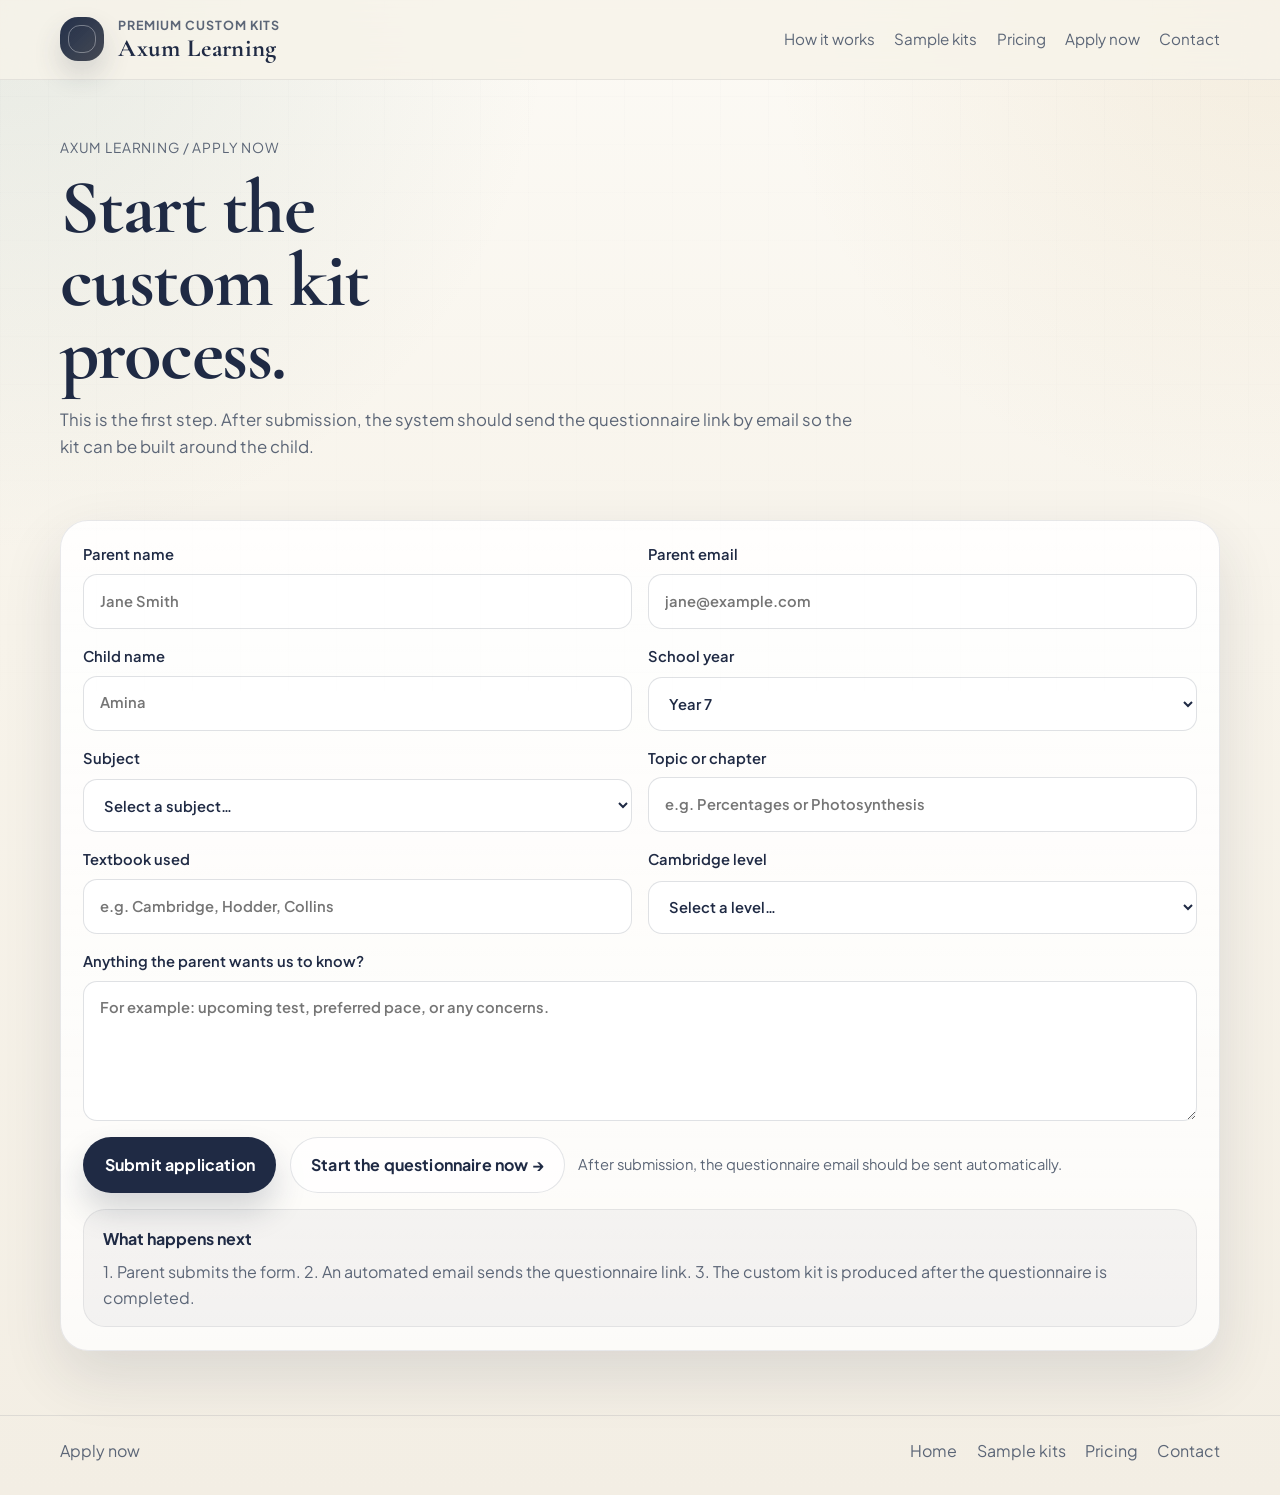
==== apply.html @ c3b708f9 "Axum Learning website" ====
<!DOCTYPE html>
<html lang="en">
  <head>
    <meta charset="UTF-8" />
    <meta name="viewport" content="width=device-width, initial-scale=1.0" />
    <title>Apply now | Axum Learning</title>
    <meta
      name="description"
      content="Apply for a premium custom kit from Axum Learning and receive the questionnaire link by email."
    />
    <link rel="stylesheet" href="styles.css" />
  </head>
  <body>
    <a class="skip-link" href="#main">Skip to content</a>
    <header class="site-header">
      <div class="header-inner">
        <a class="brand" href="index.html">
          <span class="brand-mark" aria-hidden="true"></span>
          <span>
            <span class="brand-tagline">Premium custom kits</span>
            <span class="brand-name">Axum Learning</span>
          </span>
        </a>
        <nav class="nav" aria-label="Primary">
          <a href="how-it-works.html">How it works</a>
          <a href="samples.html">Sample kits</a>
          <a href="pricing.html">Pricing</a>
          <a href="apply.html">Apply now</a>
          <a href="contact.html">Contact</a>
        </nav>
      </div>
    </header>

    <main id="main">
      <section class="page-hero">
        <div class="page-shell">
          <div class="breadcrumb">Axum Learning / Apply now</div>
          <h1 class="page-title" style="margin-top: 0.8rem">Start the custom kit process.</h1>
          <p class="page-intro">
            This is the first step. After submission, the system should send the questionnaire link
            by email so the kit can be built around the child.
          </p>
        </div>
      </section>

      <section class="section">
        <div class="page-shell form-wrap">
          <form action="mailto:hello@axumlearning.com" method="post" enctype="text/plain">
            <div class="form-grid">
              <label>
                Parent name
                <input type="text" name="parent_name" placeholder="Jane Smith" />
              </label>
              <label>
                Parent email
                <input type="email" name="parent_email" placeholder="jane@example.com" />
              </label>
              <label>
                Child name
                <input type="text" name="child_name" placeholder="Amina" />
              </label>
              <label>
                School year
                <select name="year">
                  <option>Year 7</option>
                  <option>Year 8</option>
                  <option>Year 9</option>
                  <option>Year 10</option>
                  <option>Year 11</option>
                </select>
              </label>
              <label>
                Subject
                <select name="subject">
                  <option value="">Select a subject…</option>
                  <option>Mathematics</option>
                  <option>English</option>
                  <option>Science (Lower Secondary)</option>
                  <option>Physics (IGCSE & above)</option>
                </select>
              </label>
              <label>
                Topic or chapter
                <input type="text" name="topic" placeholder="e.g. Percentages or Photosynthesis" />
              </label>
              <label>
                Textbook used
                <input type="text" name="textbook" placeholder="e.g. Cambridge, Hodder, Collins" />
              </label>
              <label>
                Cambridge level
                <select name="level">
                  <option value="">Select a level…</option>
                  <option>Lower Secondary — Stage 7</option>
                  <option>Lower Secondary — Stage 8</option>
                  <option>Lower Secondary — Stage 9</option>
                  <option>IGCSE — Core</option>
                  <option>IGCSE — Extended</option>
                  <option>O Level</option>
                  <option>Not sure</option>
                </select>
              </label>
            </div>

            <label>
              Anything the parent wants us to know?
              <textarea
                name="notes"
                placeholder="For example: upcoming test, preferred pace, or any concerns."
              ></textarea>
            </label>

            <div class="form-actions">
              <button class="button" type="submit">Submit application</button>
              <a class="button-secondary" href="questionnaire.html">Start the questionnaire now →</a>
              <span class="note">After submission, the questionnaire email should be sent automatically.</span>
            </div>
          </form>
          <div class="subtle-band" style="margin-top: 1rem">
            <strong>What happens next</strong>
            <p style="margin: 0.45rem 0 0; color: var(--muted)">
              1. Parent submits the form. 2. An automated email sends the questionnaire link. 3. The
              custom kit is produced after the questionnaire is completed.
            </p>
          </div>
        </div>
      </section>
    </main>

    <footer class="footer">
      <div class="footer-inner">
        <p style="margin: 0">Apply now</p>
        <div class="footer-links">
          <a href="index.html">Home</a>
          <a href="samples.html">Sample kits</a>
          <a href="pricing.html">Pricing</a>
          <a href="contact.html">Contact</a>
        </div>
      </div>
    </footer>
  </body>
</html>
---- styles.css ----
@import url("https://fonts.googleapis.com/css2?family=Cormorant+Garamond:wght@500;600;700&family=Plus+Jakarta+Sans:wght@400;500;600;700&display=swap");

:root {
  --bg: #f7f3ea;
  --bg-soft: #fbf8f2;
  --card: rgba(255, 255, 255, 0.72);
  --card-strong: #ffffff;
  --text: #1f2a44;
  --muted: #5c6677;
  --line: rgba(31, 42, 68, 0.12);
  --navy: #1f2a44;
  --sage: #8ea79a;
  --sage-dark: #6d897c;
  --gold: #c6a15b;
  --gold-soft: #ead9b2;
  --shadow: 0 24px 60px rgba(31, 42, 68, 0.12);
  --radius-xl: 28px;
  --radius-lg: 22px;
  --radius-md: 16px;
  --radius-sm: 12px;
  --container: 1160px;
}

*,
*::before,
*::after {
  box-sizing: border-box;
}

html {
  scroll-behavior: smooth;
}

body {
  margin: 0;
  color: var(--text);
  background:
    radial-gradient(circle at top left, rgba(142, 167, 154, 0.18), transparent 28%),
    radial-gradient(circle at top right, rgba(198, 161, 91, 0.14), transparent 26%),
    linear-gradient(180deg, #fcfaf5 0%, var(--bg) 42%, #f3eee4 100%);
  font-family: "Plus Jakarta Sans", system-ui, -apple-system, BlinkMacSystemFont, "Segoe UI", sans-serif;
  line-height: 1.6;
}

body::before {
  content: "";
  position: fixed;
  inset: 0;
  pointer-events: none;
  background-image:
    linear-gradient(rgba(31, 42, 68, 0.015) 1px, transparent 1px),
    linear-gradient(90deg, rgba(31, 42, 68, 0.015) 1px, transparent 1px);
  background-size: 48px 48px;
  mask-image: linear-gradient(180deg, rgba(0, 0, 0, 0.75), transparent 92%);
}

a {
  color: inherit;
  text-decoration: none;
}

img {
  max-width: 100%;
  display: block;
}

.skip-link {
  position: absolute;
  left: -999px;
  top: 16px;
  background: var(--navy);
  color: #fff;
  padding: 0.75rem 1rem;
  border-radius: 999px;
  z-index: 50;
}

.skip-link:focus {
  left: 16px;
}

.page-shell {
  width: min(100% - 2rem, var(--container));
  margin: 0 auto;
}

.site-header {
  position: sticky;
  top: 0;
  z-index: 40;
  backdrop-filter: blur(16px);
  background: rgba(247, 243, 234, 0.82);
  border-bottom: 1px solid rgba(31, 42, 68, 0.08);
}

.header-inner,
.footer-inner {
  width: min(100% - 2rem, var(--container));
  margin: 0 auto;
  display: flex;
  align-items: center;
  justify-content: space-between;
  gap: 1rem;
}

.header-inner {
  padding: 1rem 0;
}

.brand {
  display: inline-flex;
  align-items: center;
  gap: 0.9rem;
  font-weight: 700;
  letter-spacing: 0.02em;
}

.brand-mark {
  width: 2.75rem;
  height: 2.75rem;
  border-radius: 18px;
  background:
    linear-gradient(135deg, rgba(31, 42, 68, 0.96), rgba(31, 42, 68, 0.78)),
    linear-gradient(135deg, rgba(142, 167, 154, 0.7), rgba(198, 161, 91, 0.7));
  box-shadow: 0 14px 28px rgba(31, 42, 68, 0.16);
  position: relative;
}

.brand-mark::after {
  content: "";
  position: absolute;
  inset: 8px;
  border-radius: 12px;
  border: 1px solid rgba(255, 255, 255, 0.35);
}

.brand-name {
  font-family: "Cormorant Garamond", Georgia, serif;
  font-size: 1.55rem;
  line-height: 1;
}

.brand-tagline {
  display: block;
  font-size: 0.78rem;
  color: var(--muted);
  letter-spacing: 0.08em;
  text-transform: uppercase;
}

.nav {
  display: flex;
  align-items: center;
  gap: 1.2rem;
  flex-wrap: wrap;
  justify-content: flex-end;
}

.nav a {
  font-size: 0.95rem;
  color: var(--muted);
}

.nav a:hover,
.nav a:focus-visible {
  color: var(--text);
}

.button,
.button-secondary,
.button-link,
button {
  display: inline-flex;
  align-items: center;
  justify-content: center;
  gap: 0.55rem;
  border-radius: 999px;
  font-weight: 700;
  letter-spacing: 0.01em;
  transition: transform 180ms ease, box-shadow 180ms ease, background-color 180ms ease;
}

.button:hover,
.button-secondary:hover,
.button-link:hover,
button:hover {
  transform: translateY(-1px);
}

.button {
  background: var(--navy);
  color: #fff;
  padding: 0.95rem 1.35rem;
  box-shadow: 0 18px 32px rgba(31, 42, 68, 0.18);
}

.button-secondary {
  background: rgba(255, 255, 255, 0.7);
  color: var(--navy);
  padding: 0.9rem 1.25rem;
  border: 1px solid rgba(31, 42, 68, 0.12);
}

.button-link {
  color: var(--navy);
  padding: 0;
  background: transparent;
  border: 0;
}

button {
  cursor: pointer;
  border: 0;
  font: inherit;
}

.hero {
  padding: 5rem 0 3rem;
}

.hero-grid {
  display: grid;
  grid-template-columns: 1.15fr 0.85fr;
  gap: 1.5rem;
  align-items: center;
}

.eyebrow {
  display: inline-flex;
  align-items: center;
  gap: 0.5rem;
  padding: 0.42rem 0.8rem;
  border-radius: 999px;
  background: rgba(142, 167, 154, 0.16);
  color: var(--sage-dark);
  font-size: 0.78rem;
  font-weight: 700;
  letter-spacing: 0.08em;
  text-transform: uppercase;
}

.hero h1,
.section-title,
.page-title {
  font-family: "Cormorant Garamond", Georgia, serif;
  letter-spacing: -0.02em;
  margin: 0;
  line-height: 0.95;
}

.hero h1 {
  font-size: clamp(3.4rem, 8vw, 6.3rem);
  max-width: 11ch;
  margin-top: 1rem;
}

.lead {
  font-size: 1.1rem;
  color: var(--muted);
  max-width: 62ch;
  margin: 1.3rem 0 0;
}

.hero-actions {
  display: flex;
  flex-wrap: wrap;
  gap: 0.9rem;
  margin-top: 1.8rem;
}

.hero-note {
  margin-top: 1rem;
  color: var(--muted);
  font-size: 0.95rem;
}

.hero-panel {
  background: linear-gradient(180deg, rgba(255, 255, 255, 0.82), rgba(255, 255, 255, 0.6));
  border: 1px solid rgba(31, 42, 68, 0.1);
  border-radius: var(--radius-xl);
  padding: 1.25rem;
  box-shadow: var(--shadow);
  position: relative;
  overflow: hidden;
  min-height: 100%;
}

.hero-panel::before {
  content: "";
  position: absolute;
  inset: auto -10% -20% auto;
  width: 14rem;
  height: 14rem;
  border-radius: 50%;
  background: radial-gradient(circle, rgba(198, 161, 91, 0.16), transparent 60%);
}

.panel-kicker {
  display: flex;
  justify-content: space-between;
  gap: 1rem;
  color: var(--muted);
  font-size: 0.9rem;
}

.preview-card {
  margin-top: 1rem;
  background: var(--card-strong);
  border-radius: var(--radius-lg);
  border: 1px solid rgba(31, 42, 68, 0.08);
  padding: 1.15rem;
  position: relative;
}

.preview-card + .preview-card {
  margin-top: 0.85rem;
}

.preview-card h3 {
  margin: 0 0 0.4rem;
  font-size: 1.02rem;
}

.preview-card p {
  margin: 0;
  color: var(--muted);
  font-size: 0.95rem;
}

.stats {
  display: grid;
  grid-template-columns: repeat(3, 1fr);
  gap: 0.9rem;
  margin-top: 1rem;
}

.stat {
  padding: 0.9rem;
  border-radius: var(--radius-md);
  background: rgba(247, 243, 234, 0.9);
  border: 1px solid rgba(31, 42, 68, 0.08);
}

.stat strong {
  display: block;
  font-size: 1.25rem;
  margin-bottom: 0.15rem;
}

.stat span {
  font-size: 0.86rem;
  color: var(--muted);
}

.section {
  padding: 2rem 0 1rem;
}

.section-title {
  font-size: clamp(2.2rem, 4vw, 3.4rem);
  margin-bottom: 0.8rem;
}

.section-lead {
  max-width: 68ch;
  color: var(--muted);
  margin: 0;
}

.grid-3,
.grid-2,
.grid-4 {
  display: grid;
  gap: 1rem;
}

.grid-3 {
  grid-template-columns: repeat(3, minmax(0, 1fr));
}

.grid-4 {
  grid-template-columns: repeat(4, minmax(0, 1fr));
}

.grid-2 {
  grid-template-columns: repeat(2, minmax(0, 1fr));
}

.card {
  background: var(--card);
  backdrop-filter: blur(14px);
  border: 1px solid var(--line);
  border-radius: var(--radius-lg);
  padding: 1.2rem;
  box-shadow: 0 14px 32px rgba(31, 42, 68, 0.06);
}

.card h3 {
  margin: 0 0 0.45rem;
  font-size: 1.15rem;
}

.card p {
  margin: 0;
  color: var(--muted);
}

.card .meta {
  display: inline-flex;
  align-items: center;
  gap: 0.4rem;
  padding: 0.3rem 0.65rem;
  border-radius: 999px;
  background: rgba(142, 167, 154, 0.12);
  color: var(--sage-dark);
  font-size: 0.76rem;
  font-weight: 700;
  margin-bottom: 0.85rem;
}

.feature-list {
  list-style: none;
  padding: 0;
  margin: 0;
  display: grid;
  gap: 0.8rem;
}

.feature-list li {
  display: flex;
  gap: 0.8rem;
  align-items: flex-start;
  padding: 0.8rem 0.95rem;
  border-radius: var(--radius-md);
  background: rgba(255, 255, 255, 0.6);
  border: 1px solid rgba(31, 42, 68, 0.08);
}

.feature-dot {
  width: 0.85rem;
  height: 0.85rem;
  border-radius: 999px;
  margin-top: 0.35rem;
  background: linear-gradient(135deg, var(--sage), var(--gold));
  flex: 0 0 auto;
}

.pricing-card {
  display: flex;
  flex-direction: column;
  gap: 1rem;
}

.price {
  font-size: 3rem;
  line-height: 1;
  font-weight: 700;
  font-family: "Cormorant Garamond", Georgia, serif;
  margin: 0;
}

.price small {
  font-size: 1rem;
  font-family: "Plus Jakarta Sans", system-ui, sans-serif;
  color: var(--muted);
}

.price-list {
  list-style: none;
  padding: 0;
  margin: 0;
  display: grid;
  gap: 0.65rem;
}

.price-list li {
  padding-top: 0.65rem;
  border-top: 1px solid rgba(31, 42, 68, 0.08);
  color: var(--muted);
}

.form-wrap {
  background: linear-gradient(180deg, rgba(255, 255, 255, 0.9), rgba(255, 255, 255, 0.74));
  border-radius: var(--radius-xl);
  border: 1px solid rgba(31, 42, 68, 0.1);
  padding: 1.4rem;
  box-shadow: var(--shadow);
}

form {
  display: grid;
  gap: 1rem;
}

.form-grid {
  display: grid;
  gap: 1rem;
  grid-template-columns: repeat(2, minmax(0, 1fr));
}

label {
  display: grid;
  gap: 0.45rem;
  font-size: 0.92rem;
  font-weight: 600;
}

input,
select,
textarea {
  width: 100%;
  border-radius: 14px;
  border: 1px solid rgba(31, 42, 68, 0.14);
  background: rgba(255, 255, 255, 0.9);
  padding: 0.92rem 1rem;
  font: inherit;
  color: var(--text);
}

textarea {
  min-height: 140px;
  resize: vertical;
}

input:focus,
select:focus,
textarea:focus {
  outline: 3px solid rgba(142, 167, 154, 0.25);
  border-color: rgba(142, 167, 154, 0.55);
}

.form-actions {
  display: flex;
  flex-wrap: wrap;
  gap: 0.85rem;
  align-items: center;
}

.note {
  color: var(--muted);
  font-size: 0.92rem;
}

.subtle-band {
  margin: 1.2rem 0 0;
  padding: 1rem 1.15rem;
  border-radius: var(--radius-lg);
  background: rgba(31, 42, 68, 0.04);
  border: 1px solid rgba(31, 42, 68, 0.08);
}

.timeline {
  display: grid;
  gap: 0.95rem;
}

.timeline-step {
  display: grid;
  grid-template-columns: 4rem 1fr;
  gap: 1rem;
  align-items: start;
  padding: 1rem;
  border-radius: var(--radius-lg);
  background: rgba(255, 255, 255, 0.64);
  border: 1px solid rgba(31, 42, 68, 0.08);
}

.step-num {
  width: 4rem;
  height: 4rem;
  border-radius: 18px;
  display: grid;
  place-items: center;
  background: linear-gradient(135deg, rgba(31, 42, 68, 0.94), rgba(142, 167, 154, 0.88));
  color: #fff;
  font-weight: 800;
  font-size: 1.15rem;
}

.step-content h3 {
  margin: 0 0 0.25rem;
}

.step-content p {
  margin: 0;
  color: var(--muted);
}

.footer {
  margin-top: 3rem;
  padding: 1.4rem 0 2rem;
  border-top: 1px solid rgba(31, 42, 68, 0.1);
  color: var(--muted);
}

.footer-inner {
  align-items: flex-start;
  gap: 1.5rem;
}

.footer-links {
  display: flex;
  flex-wrap: wrap;
  gap: 0.9rem 1.2rem;
  justify-content: flex-end;
}

.footer-links a:hover {
  color: var(--text);
}

.page-hero {
  padding: 3.6rem 0 1.7rem;
}

.page-title {
  font-size: clamp(3rem, 6vw, 4.9rem);
  max-width: 11ch;
}

.page-intro {
  max-width: 66ch;
  color: var(--muted);
  margin: 1rem 0 0;
  font-size: 1.05rem;
}

.breadcrumb {
  font-size: 0.86rem;
  color: var(--muted);
  letter-spacing: 0.06em;
  text-transform: uppercase;
}

.price-grid {
  display: grid;
  grid-template-columns: repeat(3, minmax(0, 1fr));
  gap: 1rem;
}

.pill-list {
  display: flex;
  flex-wrap: wrap;
  gap: 0.6rem;
  list-style: none;
  margin: 1rem 0 0;
  padding: 0;
}

.pill-list li {
  padding: 0.5rem 0.8rem;
  border-radius: 999px;
  background: rgba(255, 255, 255, 0.6);
  border: 1px solid rgba(31, 42, 68, 0.08);
  color: var(--muted);
  font-size: 0.9rem;
}

.quote {
  margin: 0;
  padding: 1.2rem 1.3rem;
  border-left: 4px solid var(--sage);
  background: rgba(255, 255, 255, 0.56);
  border-radius: 0 18px 18px 0;
  color: var(--muted);
}

.split {
  display: grid;
  grid-template-columns: 0.9fr 1.1fr;
  gap: 1rem;
  align-items: start;
}

@media (max-width: 980px) {
  .hero-grid,
  .grid-3,
  .grid-4,
  .price-grid,
  .split {
    grid-template-columns: 1fr;
  }

  .grid-2,
  .form-grid {
    grid-template-columns: 1fr;
  }

  .nav {
    justify-content: flex-start;
  }

  .hero {
    padding-top: 3.5rem;
  }
}

@media (max-width: 640px) {
  .header-inner,
  .footer-inner {
    flex-direction: column;
    align-items: flex-start;
  }

  .brand-name {
    font-size: 1.4rem;
  }

  .hero h1,
  .page-title {
    line-height: 1;
  }

  .stats {
    grid-template-columns: 1fr;
  }

  .hero-actions,
  .form-actions {
    width: 100%;
  }

  .button,
  .button-secondary {
    width: 100%;
  }
}

/* ============================================================
   Questionnaire wizard
   ============================================================ */
.wizard {
  background: linear-gradient(180deg, rgba(255, 255, 255, 0.92), rgba(255, 255, 255, 0.76));
  border-radius: var(--radius-xl);
  border: 1px solid rgba(31, 42, 68, 0.1);
  padding: 1.6rem;
  box-shadow: var(--shadow);
}

.wizard-progress {
  margin-bottom: 1.5rem;
}

.progress-track {
  height: 8px;
  border-radius: 999px;
  background: rgba(31, 42, 68, 0.08);
  overflow: hidden;
}

.progress-fill {
  height: 100%;
  border-radius: 999px;
  background: linear-gradient(90deg, var(--sage-dark), var(--gold));
  transition: width 280ms ease;
}

.progress-meta {
  display: flex;
  justify-content: space-between;
  margin-top: 0.5rem;
  font-size: 0.82rem;
  color: var(--muted);
}

.step-eyebrow {
  font-size: 0.75rem;
  letter-spacing: 0.16em;
  text-transform: uppercase;
  font-weight: 700;
  color: var(--sage-dark);
}

.step-title {
  font-family: "Cormorant Garamond", Georgia, serif;
  font-size: clamp(1.5rem, 3.4vw, 2.1rem);
  line-height: 1.1;
  margin: 0.35rem 0 0.3rem;
}

.step-intro {
  color: var(--muted);
  margin: 0 0 0.4rem;
}

.q-block {
  padding: 1.15rem 0;
  border-top: 1px solid rgba(31, 42, 68, 0.08);
}
.q-block:first-of-type {
  border-top: 0;
}

.q-label {
  font-weight: 700;
  font-size: 1rem;
  margin-bottom: 0.15rem;
}

.q-help {
  color: var(--muted);
  font-size: 0.88rem;
  margin: 0.1rem 0 0.7rem;
}

.q-max {
  display: inline-block;
  margin-left: 0.4rem;
  font-size: 0.74rem;
  font-weight: 700;
  letter-spacing: 0.04em;
  color: var(--sage-dark);
  background: rgba(142, 167, 154, 0.16);
  border-radius: 999px;
  padding: 0.1rem 0.55rem;
  vertical-align: middle;
}

.options {
  display: grid;
  gap: 0.6rem;
}
.options.cols-2 {
  grid-template-columns: repeat(2, minmax(0, 1fr));
}
.options.scale {
  grid-template-columns: repeat(3, minmax(0, 1fr));
}

.option {
  display: flex;
  align-items: flex-start;
  gap: 0.7rem;
  padding: 0.85rem 1rem;
  border-radius: 14px;
  border: 1px solid rgba(31, 42, 68, 0.14);
  background: rgba(255, 255, 255, 0.85);
  cursor: pointer;
  transition: border-color 160ms ease, background 160ms ease, box-shadow 160ms ease;
  font-weight: 500;
}
.option:hover {
  border-color: rgba(142, 167, 154, 0.6);
}
.option input {
  width: auto;
  margin: 0.2rem 0 0;
  accent-color: var(--sage-dark);
  flex: 0 0 auto;
}
.option.is-checked {
  border-color: var(--sage-dark);
  background: rgba(142, 167, 154, 0.12);
  box-shadow: 0 0 0 1px var(--sage-dark) inset;
}
.option.is-disabled {
  opacity: 0.5;
  cursor: not-allowed;
}
.option .opt-text {
  line-height: 1.4;
}

.q-block input[type="text"],
.q-block textarea {
  margin-top: 0.2rem;
}
.inline-fields {
  display: grid;
  gap: 0.8rem;
  grid-template-columns: repeat(2, minmax(0, 1fr));
}

.wizard-actions {
  display: flex;
  justify-content: space-between;
  align-items: center;
  gap: 0.85rem;
  margin-top: 1.6rem;
  flex-wrap: wrap;
}
.wizard-actions .spacer {
  flex: 1 1 auto;
}

.wizard-error {
  color: #a4423a;
  font-size: 0.9rem;
  font-weight: 600;
  margin-top: 0.8rem;
}

.mode-grid {
  display: grid;
  gap: 1rem;
  grid-template-columns: repeat(2, minmax(0, 1fr));
}
.mode-card {
  text-align: left;
  padding: 1.4rem;
  border-radius: var(--radius-lg);
  border: 1px solid rgba(31, 42, 68, 0.12);
  background: rgba(255, 255, 255, 0.8);
  cursor: pointer;
  display: grid;
  gap: 0.4rem;
  align-content: start;
}
.mode-card:hover {
  border-color: var(--sage-dark);
  transform: translateY(-2px);
}
.mode-card h3 {
  margin: 0;
  font-size: 1.15rem;
}
.mode-card p {
  margin: 0;
  color: var(--muted);
  font-size: 0.92rem;
  font-weight: 400;
}
.mode-card .tag {
  font-size: 0.72rem;
  letter-spacing: 0.12em;
  text-transform: uppercase;
  font-weight: 700;
  color: var(--sage-dark);
}

.review-pre {
  white-space: pre-wrap;
  font-family: "Plus Jakarta Sans", ui-monospace, monospace;
  font-size: 0.82rem;
  line-height: 1.55;
  background: rgba(31, 42, 68, 0.04);
  border: 1px solid rgba(31, 42, 68, 0.1);
  border-radius: var(--radius-md);
  padding: 1rem 1.1rem;
  max-height: 340px;
  overflow: auto;
  color: var(--text);
}

.saved-banner {
  margin-top: 1rem;
  padding: 1rem 1.15rem;
  border-radius: var(--radius-md);
  background: rgba(142, 167, 154, 0.16);
  border: 1px solid rgba(142, 167, 154, 0.5);
  font-weight: 600;
}

@media (max-width: 640px) {
  .options.cols-2,
  .mode-grid,
  .inline-fields {
    grid-template-columns: 1fr;
  }
  .wizard-actions .button,
  .wizard-actions .button-secondary {
    width: auto;
  }
}
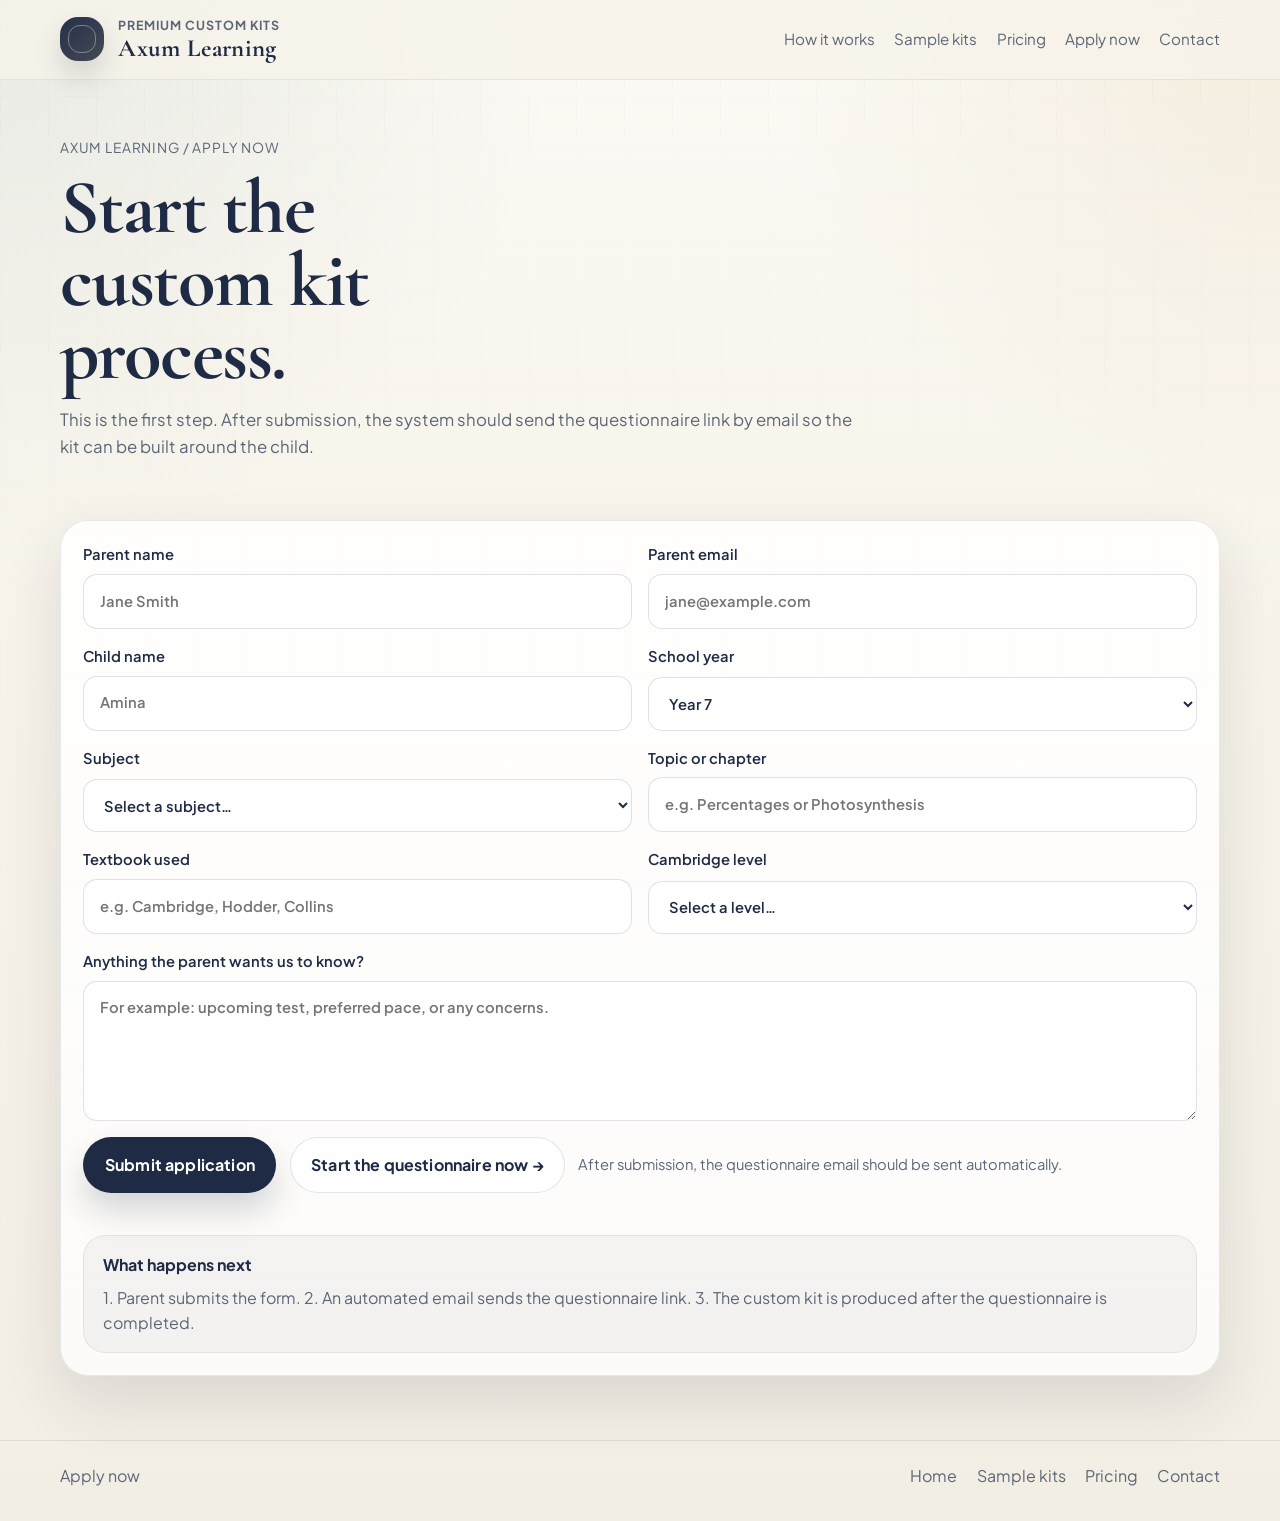
==== commit 84a83cb6: "Wire Apply, Contact & Questionnaire forms to Web3Forms (emails to willie.smit@gmail.com)" ====
--- a/apply.html
+++ b/apply.html
@@ -45,7 +45,11 @@
 
       <section class="section">
         <div class="page-shell form-wrap">
-          <form action="mailto:hello@axumlearning.com" method="post" enctype="text/plain">
+          <form id="applyForm" action="https://api.web3forms.com/submit" method="POST">
+            <input type="hidden" name="access_key" value="0ccd2243-d4b7-4b5f-a152-dc5dc2f6f82b" />
+            <input type="hidden" name="subject" value="New Axum Learning application" />
+            <input type="hidden" name="from_name" value="Axum Learning website" />
+            <input type="checkbox" name="botcheck" style="display:none" tabindex="-1" autocomplete="off" />
             <div class="form-grid">
               <label>
                 Parent name
@@ -115,7 +119,31 @@
               <a class="button-secondary" href="questionnaire.html">Start the questionnaire now →</a>
               <span class="note">After submission, the questionnaire email should be sent automatically.</span>
             </div>
+            <div id="applyResult" class="note" style="margin-top:0.6rem" role="status" aria-live="polite"></div>
           </form>
+          <script>
+            (function () {
+              var form = document.getElementById("applyForm");
+              var result = document.getElementById("applyResult");
+              form.addEventListener("submit", function (e) {
+                e.preventDefault();
+                result.textContent = "Sending…";
+                fetch(form.action, { method: "POST", body: new FormData(form), headers: { Accept: "application/json" } })
+                  .then(function (r) { return r.json(); })
+                  .then(function (data) {
+                    if (data.success) {
+                      form.reset();
+                      result.innerHTML = "✓ Thank you — your application has been sent. Check your email for the questionnaire link.";
+                    } else {
+                      result.textContent = "Sorry, something went wrong. Please email willie.smit@gmail.com directly.";
+                    }
+                  })
+                  .catch(function () {
+                    result.textContent = "Sorry, something went wrong. Please email willie.smit@gmail.com directly.";
+                  });
+              });
+            })();
+          </script>
           <div class="subtle-band" style="margin-top: 1rem">
             <strong>What happens next</strong>
             <p style="margin: 0.45rem 0 0; color: var(--muted)">
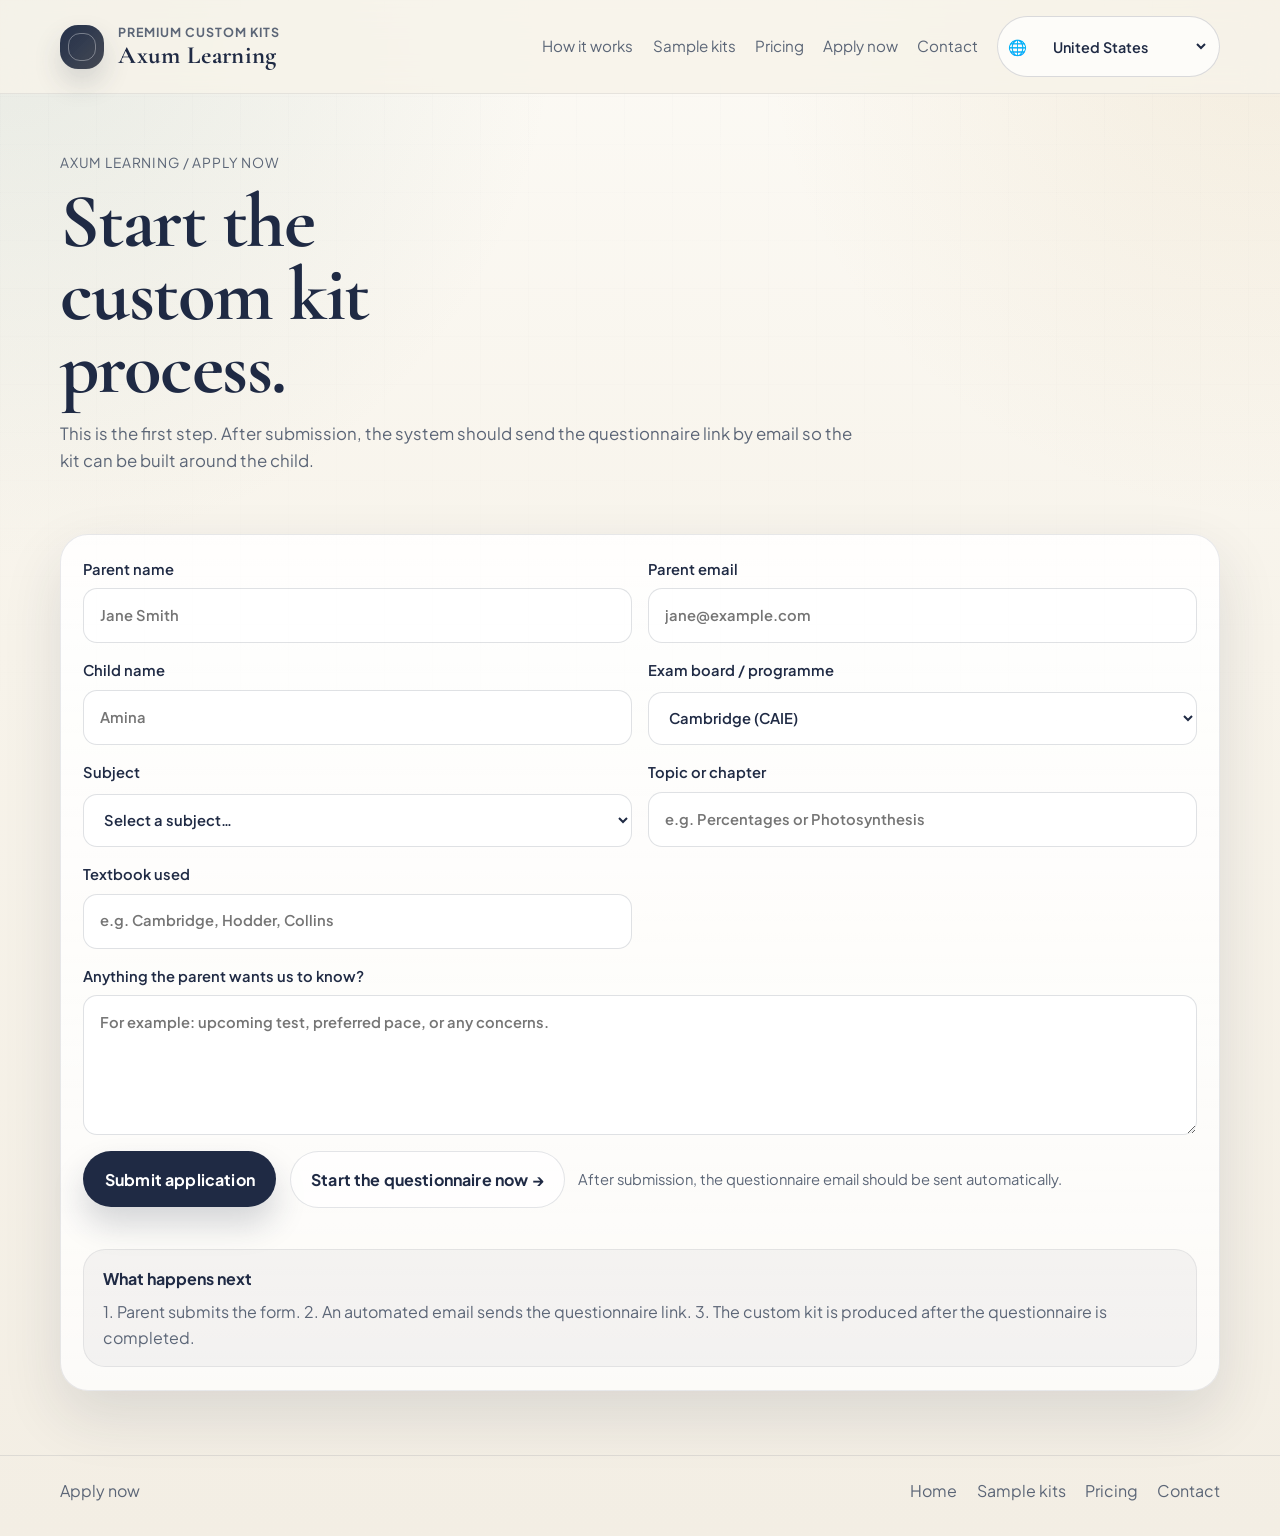
==== commit db63df60: "Add country/currency localization + accept all exam boards - locale.js: auto-detect country (overrid" ====
--- a/apply.html
+++ b/apply.html
@@ -9,6 +9,7 @@
       content="Apply for a premium custom kit from Axum Learning and receive the questionnaire link by email."
     />
     <link rel="stylesheet" href="styles.css" />
+    <script src="locale.js" defer></script>
   </head>
   <body>
     <a class="skip-link" href="#main">Skip to content</a>
@@ -64,14 +65,8 @@
                 <input type="text" name="child_name" placeholder="Amina" />
               </label>
               <label>
-                School year
-                <select name="year">
-                  <option>Year 7</option>
-                  <option>Year 8</option>
-                  <option>Year 9</option>
-                  <option>Year 10</option>
-                  <option>Year 11</option>
-                </select>
+                Exam board / programme
+                <select name="programme" data-locale-programmes></select>
               </label>
               <label>
                 Subject
@@ -90,19 +85,6 @@
               <label>
                 Textbook used
                 <input type="text" name="textbook" placeholder="e.g. Cambridge, Hodder, Collins" />
-              </label>
-              <label>
-                Cambridge level
-                <select name="level">
-                  <option value="">Select a level…</option>
-                  <option>Lower Secondary — Stage 7</option>
-                  <option>Lower Secondary — Stage 8</option>
-                  <option>Lower Secondary — Stage 9</option>
-                  <option>IGCSE — Core</option>
-                  <option>IGCSE — Extended</option>
-                  <option>O Level</option>
-                  <option>Not sure</option>
-                </select>
               </label>
             </div>
 
--- a/styles.css
+++ b/styles.css
@@ -166,6 +166,37 @@
   color: var(--text);
 }
 
+.locale-picker {
+  display: inline-flex;
+  align-items: center;
+  gap: 0.4rem;
+  padding: 0.3rem 0.6rem;
+  border: 1px solid rgba(31, 42, 68, 0.16);
+  border-radius: 999px;
+  background: rgba(255, 255, 255, 0.7);
+}
+
+.locale-picker__icon {
+  font-size: 0.95rem;
+  line-height: 1;
+}
+
+.locale-picker__select {
+  border: 0;
+  background: transparent;
+  font: inherit;
+  font-size: 0.9rem;
+  color: var(--text);
+  cursor: pointer;
+  max-width: 11rem;
+}
+
+.locale-picker__select:focus-visible {
+  outline: 2px solid var(--accent, #1f2a44);
+  outline-offset: 2px;
+  border-radius: 4px;
+}
+
 .button,
 .button-secondary,
 .button-link,
